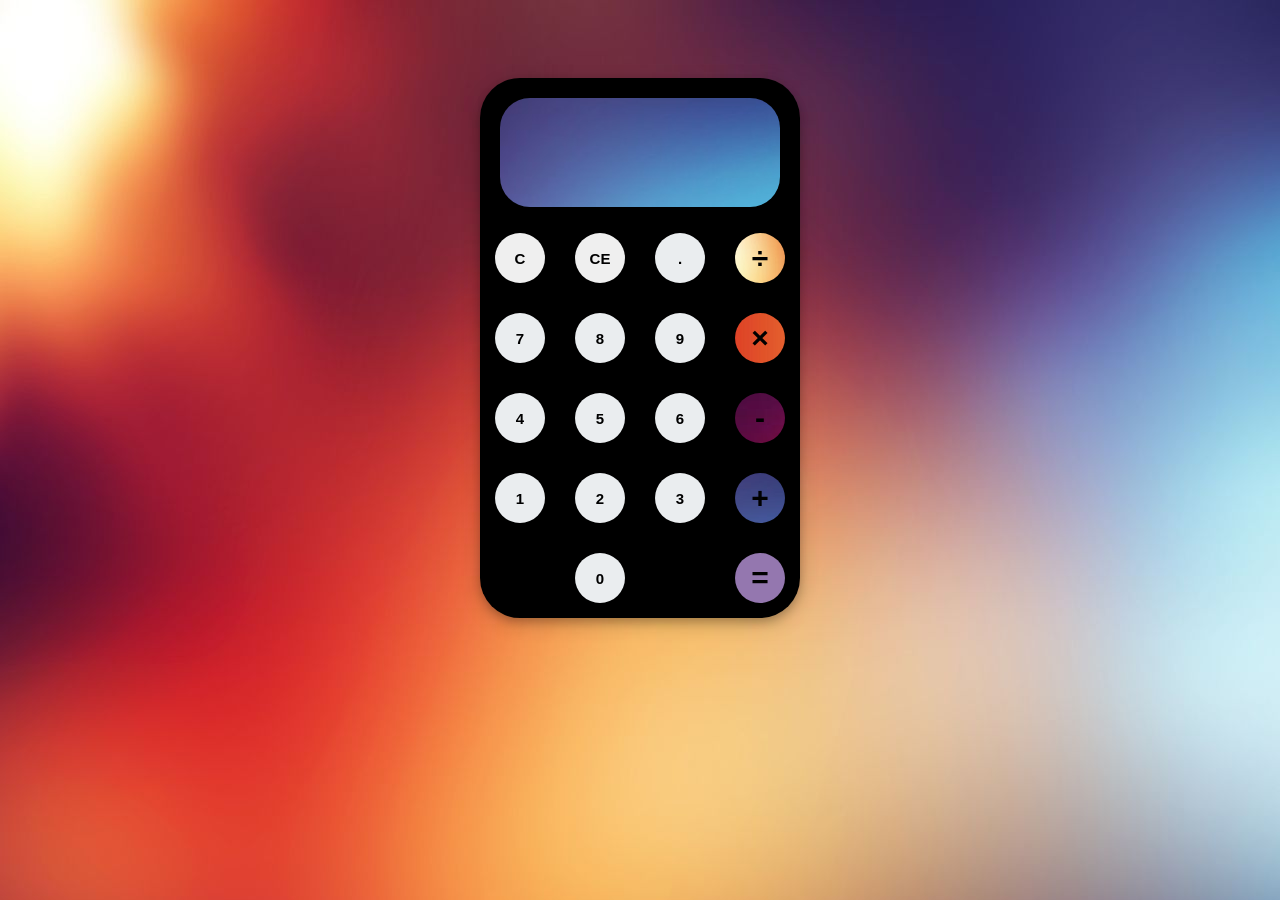
==== index.html @ 0a75709c "First Upload" ====
<!DOCTYPE html>
<html>
<head>
	<link rel="stylesheet" type="text/css" href="style.css">
	<link href="https://fonts.googleapis.com/css2?family=Orbitron:wght@500&display=swap" rel="stylesheet">
	<title>Calculator</title>
</head>
<body>
	<div id="calculator">
		<div id="result">
					<div id="display">
						<div id="history">
							<p id="history-value"></p>
						</div>
						<div id="output">
							<p id="output-value"></p>
						</div>
					</div>
				</div>&nsbp
				<div id="keyboard">
					<button class="operator" id="clear">C</button>
					<button class="operator" id="backspace">CE</button>
					
					<button class="number" id="."  onclick="displaynum(bpon.value)">.</button>
					<button class="operator" id="/">&#247;</button>
					<button class="number" id="7">7</button>
					<button class="number" id="8">8</button>
					<button class="number" id="9">9</button>
					<button class="operator" id="*">&times;</button>
					<button class="number" id="4">4</button>
					<button class="number" id="5">5</button>
					<button class="number" id="6">6</button>
					<button class="operator" id="-">-</button>
					<button class="number" id="1">1</button>
					<button class="number" id="2">2</button>
					<button class="number" id="3">3</button>
					<button class="operator" id="+">+</button>
					<button class="empty" id="empty"></button>
					<button class="number" id="0" >0</button>
					<button class="empty" id="empty"></button>
					<button class="operator" id="=">=</button>
				</div>
	</div>
	<script src="script.js"></script>
</body>
</html>
---- style.css ----
body{
 	font-family: 'Orbitron', sans-serif;
 	background-image: url(background.jpg);
 }
 #calculator{
 	width: 320px;
	height: 540px;
	background-color: black;
	margin: 0 auto;
	top: 70px;
	position: relative;
	border-radius: 40px;
	box-shadow: 0 4px 8px 0 rgba(0, 0, 0, 0.2), 0 6px 20px 0 rgba(0, 0, 0, 0.19);
 }
#result{
	height: 120px;
}
#display{
	width: 280px;
	height: 105px;
	background-image: url(display.jpg);
	margin: 0 auto;
	top: 20px;
	position: relative;
	border-radius: 30px;
	text-align: right;
	padding-bottom: 4px
}
#history{
	text-align: right;
	height: 20px;
	margin: 0 20px;
	padding-top: 20px;
	font-size: 15px;
	color: black;
}
#output{
	text-align: right;
	height: 60px;
	margin: 10px 20px;
	font-size: 30px;
}
#keyboard{
	height: 500px;
}
.operator, .number, .empty{
	width: 50px;
	height: 50px;
	margin: 15px;
	float: left;
	border-radius: 50%;
	border-width: 0;
	font-weight: bold;
	font-size: 15px;
}
.number{
	background-color: #eaedef;
}
.empty{
	background-color: black;
}
.number, .operator{
	cursor: pointer;
}
.operator:active, .number:active{
	font-size: 13px;
}
.operator:focus, .number:focus, .empty:focus{
	outline: 0;
}
.number:hover , .operator:hover{
	background-image: url(hover.jpg);
	/*background-color: grey;*/
	
}
/*button:nth-child(1){
	background-color: white;
    border: none;
  	color: black;
  	padding: 10px 20px;
  	text-align: center;
  	text-decoration: none;
  	display: inline-block;
  	margin: 4px 2px;
  	cursor: pointer;
  	border-radius: 16px;
}
button:nth-child(2){
	background-color: white;
    border: none;
  	color: black;
  	padding: 10px 20px;
  	text-align: center;
  	
  	display: inline-block;
  	margin: 4px 2px;
  	cursor: pointer;
  	border-radius: 16px;
}*/
button:nth-child(4){
	font-size: 30px;
	background-image: url(yellow.jpg);
}
button:nth-child(8){
	font-size: 30px;
	background-image: url(reddish.jpg);
}
button:nth-child(12){
	font-size: 30px;
	background-image: url(pink.jpg);
}
button:nth-child(16){
	font-size: 30px;
	background-image: url(blue.jpg);
}
button:nth-child(20){
	font-size: 30px;
	background-color: #9477af;
}
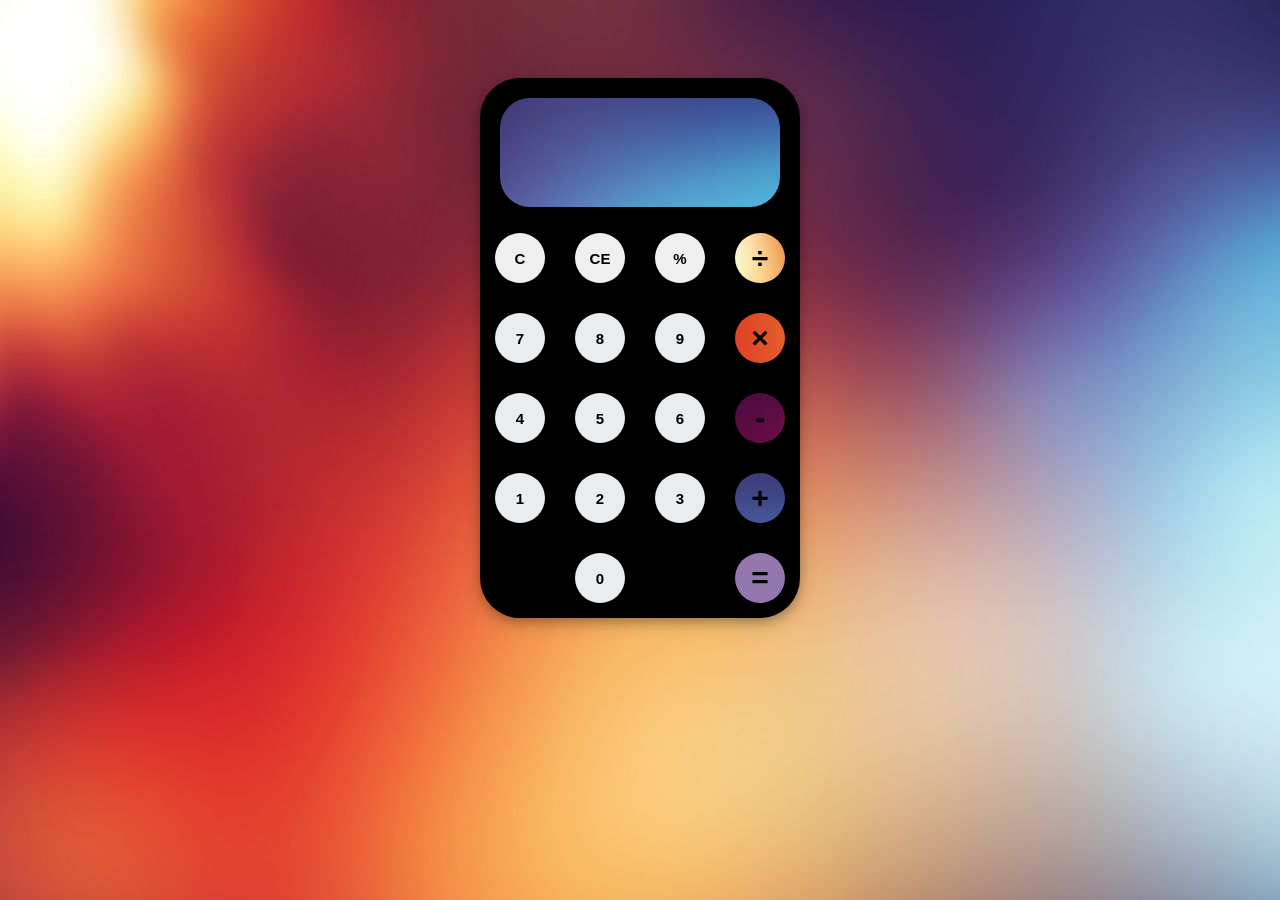
==== commit 9ce0cb2b: "Adding the % operator" ====
--- a/index.html
+++ b/index.html
@@ -20,8 +20,7 @@
 				<div id="keyboard">
 					<button class="operator" id="clear">C</button>
 					<button class="operator" id="backspace">CE</button>
-					
-					<button class="number" id="."  onclick="displaynum(bpon.value)">.</button>
+					<button class="operator" id="%">%</button>
 					<button class="operator" id="/">&#247;</button>
 					<button class="number" id="7">7</button>
 					<button class="number" id="8">8</button>
--- a/style.css
+++ b/style.css
@@ -69,34 +69,9 @@
 	outline: 0;
 }
 .number:hover , .operator:hover{
-	background-image: url(hover.jpg);
-	/*background-color: grey;*/
-	
+	background-image: url(hover.jpg);	
 }
-/*button:nth-child(1){
-	background-color: white;
-    border: none;
-  	color: black;
-  	padding: 10px 20px;
-  	text-align: center;
-  	text-decoration: none;
-  	display: inline-block;
-  	margin: 4px 2px;
-  	cursor: pointer;
-  	border-radius: 16px;
-}
-button:nth-child(2){
-	background-color: white;
-    border: none;
-  	color: black;
-  	padding: 10px 20px;
-  	text-align: center;
-  	
-  	display: inline-block;
-  	margin: 4px 2px;
-  	cursor: pointer;
-  	border-radius: 16px;
-}*/
+
 button:nth-child(4){
 	font-size: 30px;
 	background-image: url(yellow.jpg);
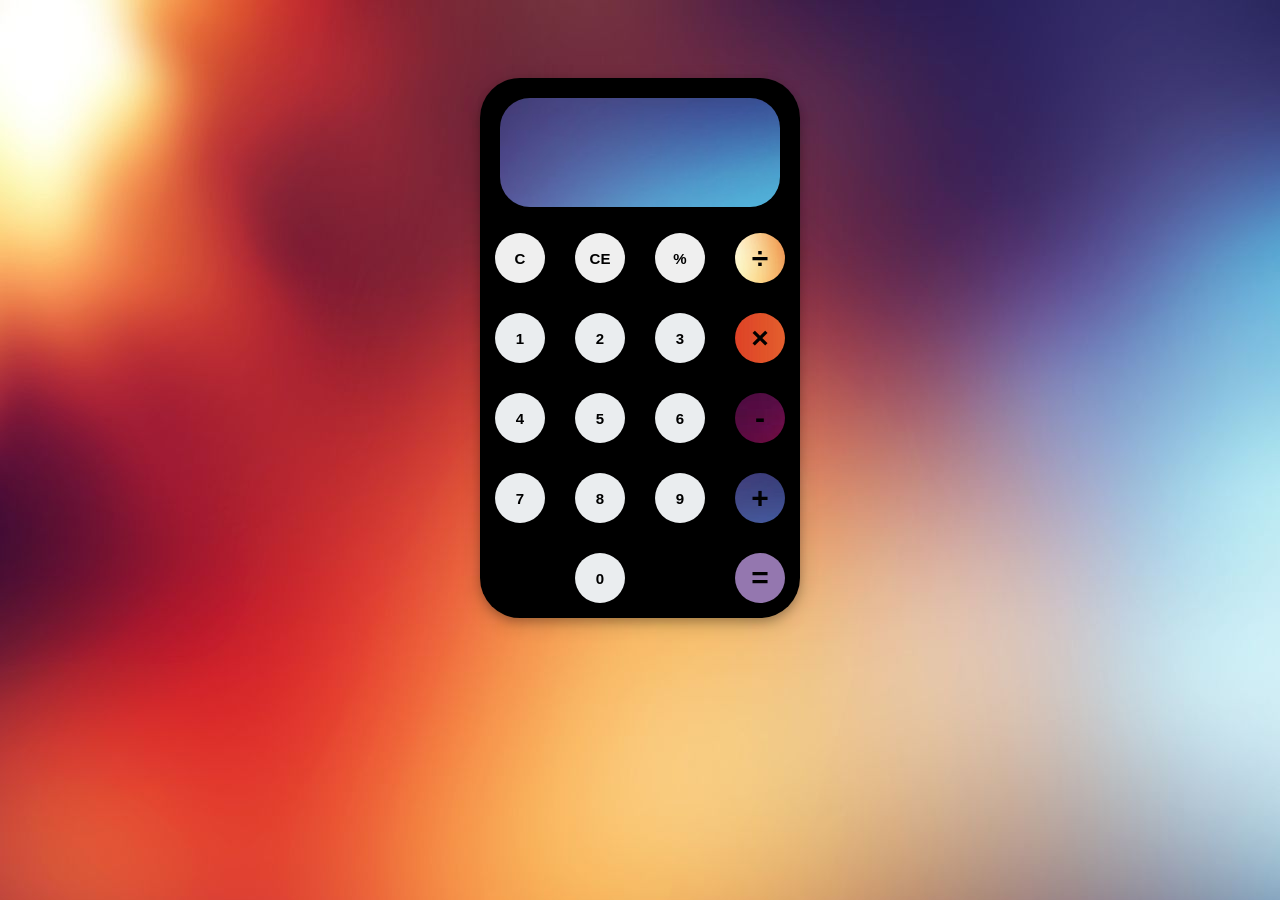
==== commit 97981f41: "Update index.html" ====
--- a/index.html
+++ b/index.html
@@ -22,17 +22,19 @@
 					<button class="operator" id="backspace">CE</button>
 					<button class="operator" id="%">%</button>
 					<button class="operator" id="/">&#247;</button>
-					<button class="number" id="7">7</button>
-					<button class="number" id="8">8</button>
-					<button class="number" id="9">9</button>
+					<button class="number" id="1">1</button>
+					<button class="number" id="2">2</button>
+					<button class="number" id="3">3</button>
+					
 					<button class="operator" id="*">&times;</button>
 					<button class="number" id="4">4</button>
 					<button class="number" id="5">5</button>
 					<button class="number" id="6">6</button>
 					<button class="operator" id="-">-</button>
-					<button class="number" id="1">1</button>
-					<button class="number" id="2">2</button>
-					<button class="number" id="3">3</button>
+					<button class="number" id="7">7</button>
+					<button class="number" id="8">8</button>
+					<button class="number" id="9">9</button>
+					
 					<button class="operator" id="+">+</button>
 					<button class="empty" id="empty"></button>
 					<button class="number" id="0" >0</button>
@@ -42,4 +44,4 @@
 	</div>
 	<script src="script.js"></script>
 </body>
-</html>+</html>
--- a/style.css
+++ b/style.css
@@ -1,8 +1,9 @@
  body{
  	font-family: 'Orbitron', sans-serif;
  	background-image: url(background.jpg);
+	background-repeat:none;
  }
- #calculator{
+  #calculator{
  	width: 320px;
 	height: 540px;
 	background-color: black;
@@ -11,6 +12,13 @@
 	position: relative;
 	border-radius: 40px;
 	box-shadow: 0 4px 8px 0 rgba(0, 0, 0, 0.2), 0 6px 20px 0 rgba(0, 0, 0, 0.19);
+	animation: calc 1.5s both;
+ }
+ @keyframes calc{
+	 from{
+		transform: translateY(60px);
+		transform: scale(0.9);
+	 }
  }
 #result{
 	height: 120px;
@@ -91,4 +99,4 @@
 button:nth-child(20){
 	font-size: 30px;
 	background-color: #9477af;
-}+}
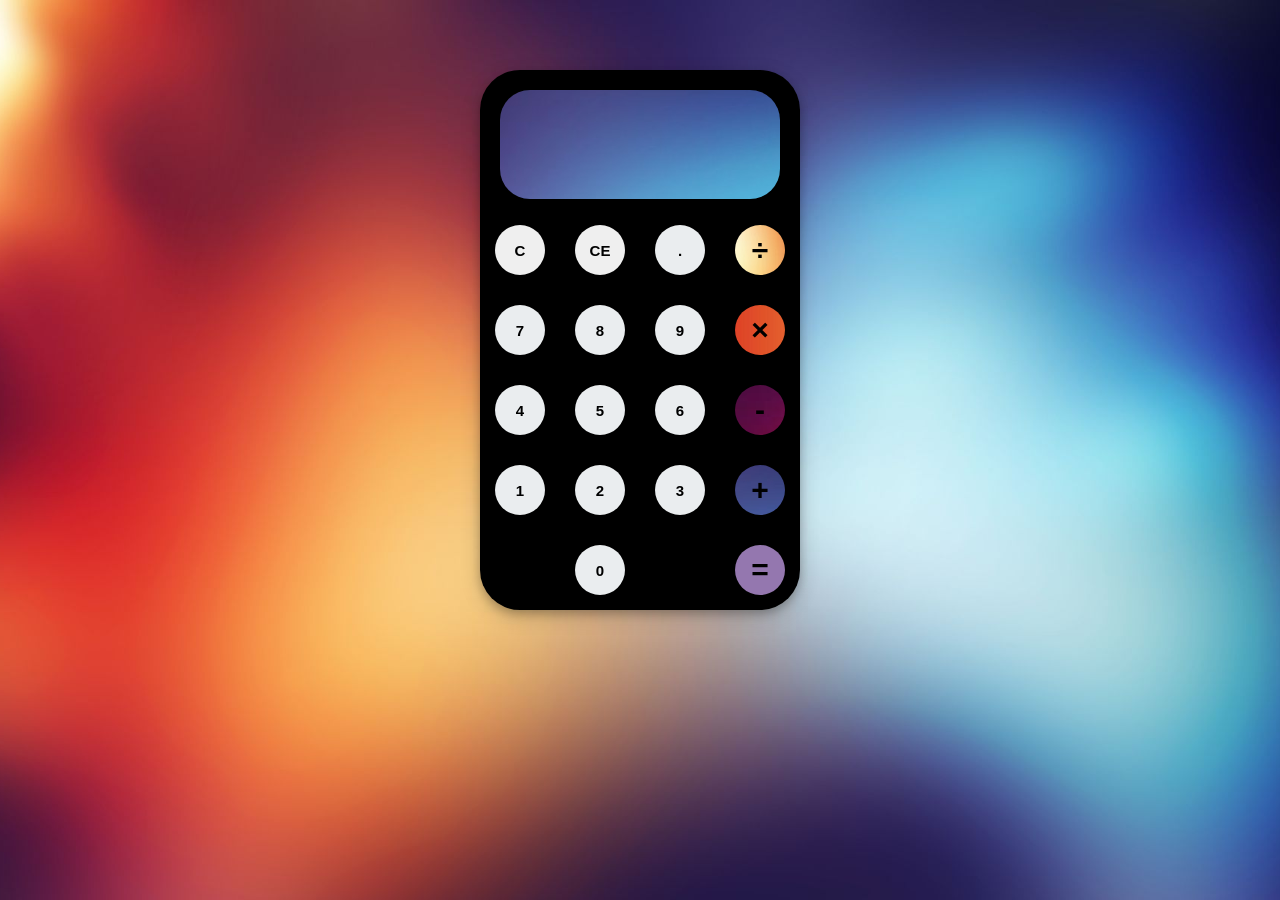
==== commit 1e777085: "Update index.html" ====
--- a/index.html
+++ b/index.html
@@ -6,7 +6,8 @@
 	<title>Calculator</title>
 </head>
 <body>
-	<div id="calculator">
+	<div class="container">
+		<div id="calculator">
 		<div id="result">
 					<div id="display">
 						<div id="history">
@@ -20,21 +21,20 @@
 				<div id="keyboard">
 					<button class="operator" id="clear">C</button>
 					<button class="operator" id="backspace">CE</button>
-					<button class="operator" id="%">%</button>
+					
+					<button class="number" id="."  onclick="displaynum(bpon.value)">.</button>
 					<button class="operator" id="/">&#247;</button>
-					<button class="number" id="1">1</button>
-					<button class="number" id="2">2</button>
-					<button class="number" id="3">3</button>
-					
+					<button class="number" id="7">7</button>
+					<button class="number" id="8">8</button>
+					<button class="number" id="9">9</button>
 					<button class="operator" id="*">&times;</button>
 					<button class="number" id="4">4</button>
 					<button class="number" id="5">5</button>
 					<button class="number" id="6">6</button>
 					<button class="operator" id="-">-</button>
-					<button class="number" id="7">7</button>
-					<button class="number" id="8">8</button>
-					<button class="number" id="9">9</button>
-					
+					<button class="number" id="1">1</button>
+					<button class="number" id="2">2</button>
+					<button class="number" id="3">3</button>
 					<button class="operator" id="+">+</button>
 					<button class="empty" id="empty"></button>
 					<button class="number" id="0" >0</button>
@@ -42,6 +42,7 @@
 					<button class="operator" id="=">=</button>
 				</div>
 	</div>
+</div>
 	<script src="script.js"></script>
 </body>
 </html>
--- a/style.css
+++ b/style.css
@@ -1,9 +1,24 @@
- body{
+body{
  	font-family: 'Orbitron', sans-serif;
- 	background-image: url(background.jpg);
-	background-repeat:none;
- }
-  #calculator{
+	 padding: 0%;
+	 margin: 0%;
+
+}
+.container{
+	position: absolute;
+	top: 0;
+	left: 0;
+	right: 0;
+	bottom: 0;
+	height: 100%;
+	width: 100%;
+	background-image: url(background.jpg);
+	 background-repeat: no-repeat;
+	 overflow-x: hidden;
+	 padding: 0px;
+	 margin: 0px;
+}
+ #calculator{
  	width: 320px;
 	height: 540px;
 	background-color: black;
@@ -18,6 +33,10 @@
 	 from{
 		transform: translateY(60px);
 		transform: scale(0.9);
+	 }
+	 to{
+		 transform: translateY(0px);
+		 transform: scale(1);
 	 }
  }
 #result{
@@ -77,9 +96,10 @@
 	outline: 0;
 }
 .number:hover , .operator:hover{
-	background-image: url(hover.jpg);	
+	background-image: url(hover.jpg);
+	/background-color: grey;/
+	
 }
-
 button:nth-child(4){
 	font-size: 30px;
 	background-image: url(yellow.jpg);
@@ -100,3 +120,15 @@
 	font-size: 30px;
 	background-color: #9477af;
 }
+
+@media screen and (min-width: 480px) {
+	html {
+	  height: 100%;
+	}
+	.container{
+		overflow-x: hidden;
+		background-position: center;
+		background-size: cover;
+	}
+	
+  }
